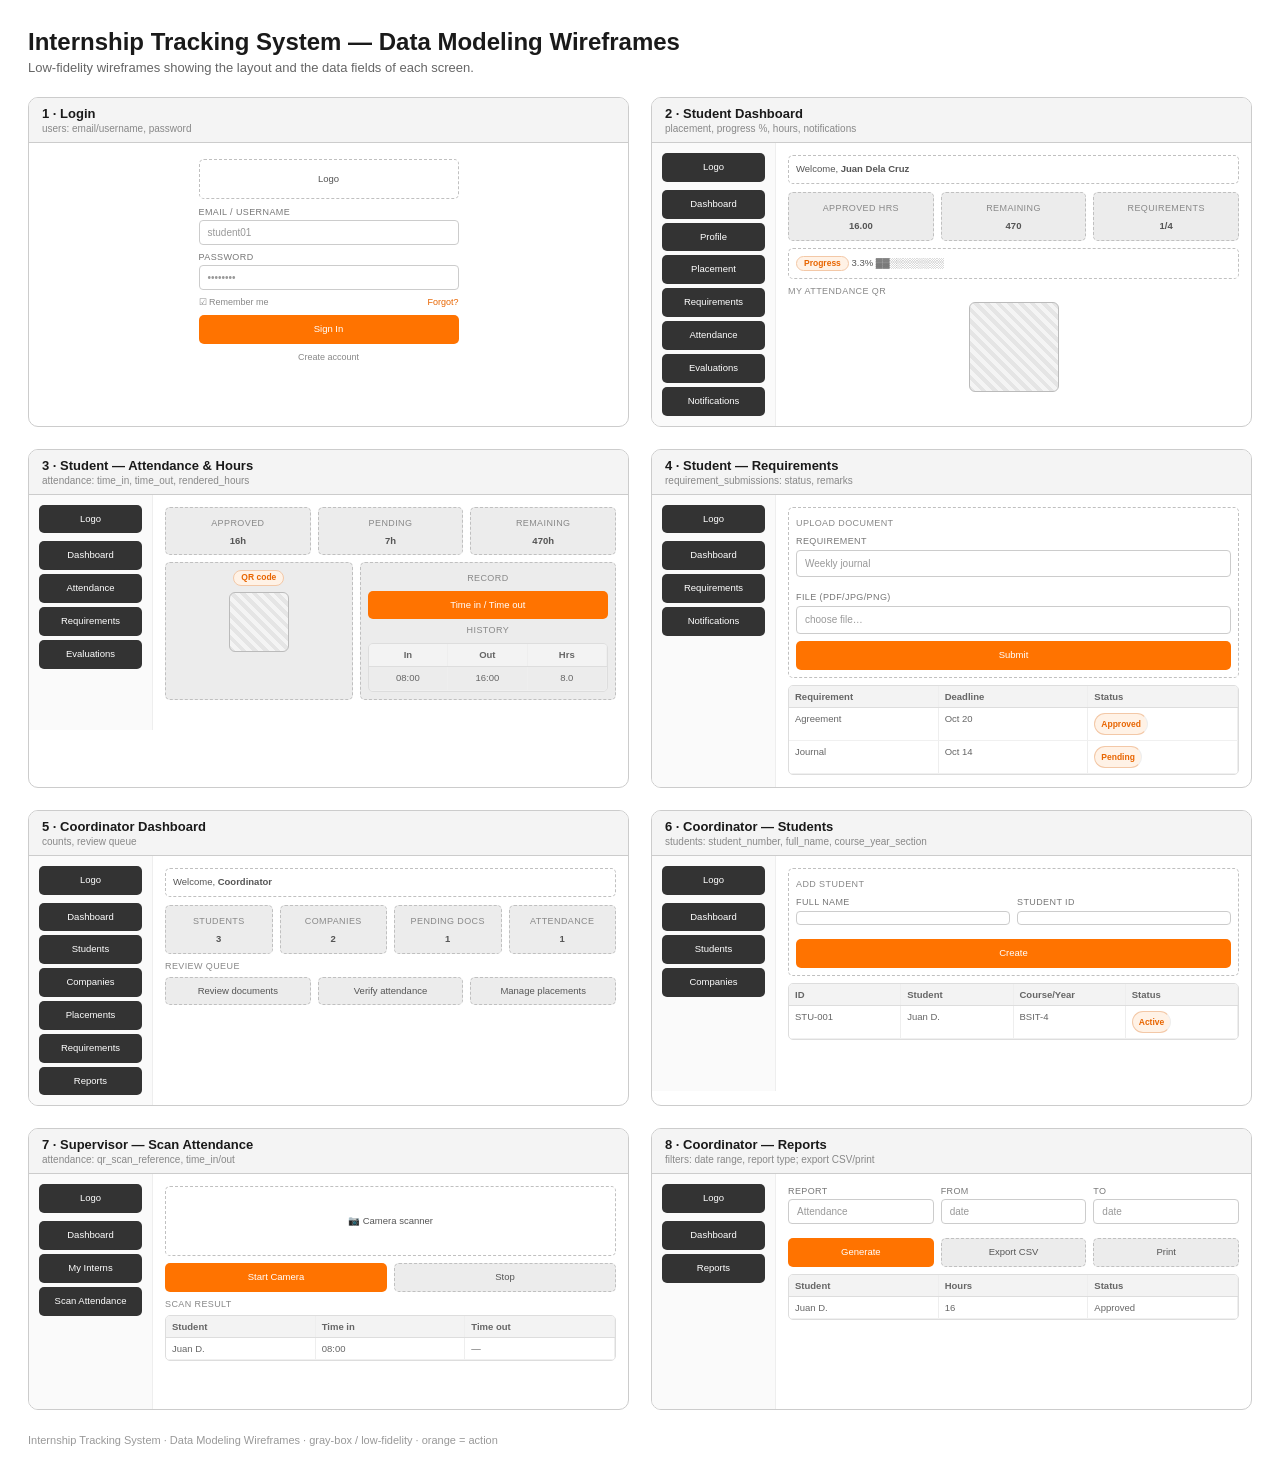
==== docs/wireframes.html @ 9d8dca24 "Update Internship Tracking System" ====
<!doctype html>
<html lang="en">
<head>
<meta charset="utf-8">
<meta name="viewport" content="width=device-width, initial-scale=1">
<title>Internship Tracking System — Wireframes</title>
<style>
  :root { --accent:#ff7300; --ink:#1a1a1a; }
  * { box-sizing: border-box; }
  body { margin: 0; padding: 28px; font-family: Arial, Helvetica, sans-serif; color: var(--ink); background: #fff; }
  h1 { margin: 0 0 4px; font-size: 24px; }
  .sub { color: #666; font-size: 13px; margin: 0 0 22px; }
  .grid { display: grid; grid-template-columns: repeat(2, minmax(0,1fr)); gap: 22px; }
  .wf { border: 1px solid #ccc; border-radius: 10px; overflow: hidden; background: #fff; break-inside: avoid; }
  .wf-cap { background: #f4f4f4; border-bottom: 1px solid #ccc; padding: 8px 13px; font-size: 13px; font-weight: 700; }
  .wf-cap small { display:block; font-weight: 400; color: #888; font-size: 10px; margin-top: 2px; }
  .wf-body { display: flex; min-height: 235px; }
  .wf-side { width: 124px; flex: 0 0 124px; background: #fafafa; border-right: 1px solid #eee; padding: 10px; }
  .wf-main { flex: 1; padding: 12px; min-width: 0; }
  .box { background: #ececec; border: 1px dashed #c0c0c0; border-radius: 5px; padding: 7px; font-size: 9.5px; color: #555; text-align: center; line-height: 1.35; }
  .box.dark { background: #333; color: #fff; border-color: #333; }
  .box.orange { background: #ff7300; color: #fff; border-color: #ff7300; }
  .box.outline { background: #fff; }
  .row { display: flex; gap: 7px; margin-bottom: 7px; }
  .row > * { flex: 1; }
  .field { margin-bottom: 7px; }
  .field label { display:block; font-size: 9px; color: #777; margin-bottom: 3px; text-transform: uppercase; letter-spacing: .4px; }
  .field .input { background: #fff; border: 1px solid #ccc; border-radius: 4px; padding: 6px 8px; font-size: 10px; color: #999; }
  .lbl { font-size: 9px; color: #888; text-transform: uppercase; letter-spacing: .4px; margin: 2px 0 6px; }
  .table { border: 1px solid #ddd; border-radius: 5px; overflow: hidden; font-size: 9.5px; color: #666; }
  .table .th { display: flex; background: #f3f3f3; border-bottom: 1px solid #ddd; font-weight: 700; }
  .table .th span, .table .tr span { flex: 1; padding: 5px 6px; border-right: 1px solid #eee; }
  .table .tr { display: flex; border-bottom: 1px solid #f0f0f0; }
  .qr { width: 90px; height: 90px; margin: 6px auto; border: 1px solid #bbb; border-radius: 6px; background: repeating-linear-gradient(45deg,#e5e5e5,#e5e5e5 4px,#f4f4f4 4px,#f4f4f4 8px); }
  .tag { display:inline-block; background:#fff2e6; color:#e86500; border:1px solid #f3c8a7; border-radius:20px; padding:1px 7px; font-size:8.5px; font-weight:700; }
  footer { margin-top: 24px; color: #999; font-size: 11px; }
  @media (max-width: 820px) { .grid { grid-template-columns: 1fr; } }
</style>
</head>
<body>

<h1>Internship Tracking System — Data Modeling Wireframes</h1>
<p class="sub">Low-fidelity wireframes showing the layout and the data fields of each screen.</p>

<div class="grid">

  <!-- 1 LOGIN -->
  <div class="wf">
    <div class="wf-cap">1 · Login<small>users: email/username, password</small></div>
    <div class="wf-body" style="min-height:235px">
      <div class="wf-main" style="display:flex;align-items:center;justify-content:center">
        <div style="width:260px">
          <div class="box outline" style="height:40px;display:flex;align-items:center;justify-content:center;margin-bottom:8px">Logo</div>
          <div class="field"><label>Email / username</label><div class="input">student01</div></div>
          <div class="field"><label>Password</label><div class="input">••••••••</div></div>
          <div class="row"><div style="text-align:left;font-size:9px;color:#888">☑ Remember me</div><div style="text-align:right;font-size:9px;color:#e86500">Forgot?</div></div>
          <div class="box orange" style="margin-top:8px">Sign In</div>
          <div style="text-align:center;font-size:9px;color:#888;margin-top:8px">Create account</div>
        </div>
      </div>
    </div>
  </div>

  <!-- 2 STUDENT DASHBOARD -->
  <div class="wf">
    <div class="wf-cap">2 · Student Dashboard<small>placement, progress %, hours, notifications</small></div>
    <div class="wf-body">
      <div class="wf-side">
        <div class="box dark" style="margin-bottom:8px">Logo</div>
        <div class="box dark" style="margin-bottom:4px">Dashboard</div>
        <div class="box dark" style="margin-bottom:4px">Profile</div>
        <div class="box dark" style="margin-bottom:4px">Placement</div>
        <div class="box dark" style="margin-bottom:4px">Requirements</div>
        <div class="box dark" style="margin-bottom:4px">Attendance</div>
        <div class="box dark" style="margin-bottom:4px">Evaluations</div>
        <div class="box dark">Notifications</div>
      </div>
      <div class="wf-main">
        <div class="box outline" style="text-align:left;margin-bottom:8px">Welcome, <b>Juan Dela Cruz</b></div>
        <div class="row">
          <div class="box"><div class="lbl" style="color:#888">Approved hrs</div><b>16.00</b></div>
          <div class="box"><div class="lbl">Remaining</div><b>470</b></div>
          <div class="box"><div class="lbl">Requirements</div><b>1/4</b></div>
        </div>
        <div class="box outline" style="text-align:left;margin-bottom:7px"><span class="tag">Progress</span> 3.3% ▓▓░░░░░░░░</div>
        <div class="lbl">My attendance QR</div>
        <div class="qr"></div>
      </div>
    </div>
  </div>

  <!-- 3 STUDENT ATTENDANCE -->
  <div class="wf">
    <div class="wf-cap">3 · Student — Attendance &amp; Hours<small>attendance: time_in, time_out, rendered_hours</small></div>
    <div class="wf-body">
      <div class="wf-side">
        <div class="box dark" style="margin-bottom:8px">Logo</div>
        <div class="box dark" style="margin-bottom:4px">Dashboard</div>
        <div class="box dark" style="margin-bottom:4px">Attendance</div>
        <div class="box dark" style="margin-bottom:4px">Requirements</div>
        <div class="box dark">Evaluations</div>
      </div>
      <div class="wf-main">
        <div class="row">
          <div class="box"><div class="lbl">Approved</div><b>16h</b></div>
          <div class="box"><div class="lbl">Pending</div><b>7h</b></div>
          <div class="box"><div class="lbl">Remaining</div><b>470h</b></div>
        </div>
        <div class="row">
          <div class="box" style="flex:1"><span class="tag">QR code</span><div class="qr" style="width:60px;height:60px"></div></div>
          <div class="box" style="flex:1.4">
            <div class="lbl">Record</div>
            <div class="box orange" style="margin-bottom:5px">Time in / Time out</div>
            <div class="lbl">History</div>
            <div class="table"><div class="th"><span>In</span><span>Out</span><span>Hrs</span></div><div class="tr"><span>08:00</span><span>16:00</span><span>8.0</span></div></div>
          </div>
        </div>
      </div>
    </div>
  </div>

  <!-- 4 STUDENT REQUIREMENTS -->
  <div class="wf">
    <div class="wf-cap">4 · Student — Requirements<small>requirement_submissions: status, remarks</small></div>
    <div class="wf-body">
      <div class="wf-side">
        <div class="box dark" style="margin-bottom:8px">Logo</div>
        <div class="box dark" style="margin-bottom:4px">Dashboard</div>
        <div class="box dark" style="margin-bottom:4px">Requirements</div>
        <div class="box dark">Notifications</div>
      </div>
      <div class="wf-main">
        <div class="box outline" style="text-align:left;margin-bottom:7px">
          <div class="lbl">Upload document</div>
          <div class="row"><div class="field" style="flex:1"><label>Requirement</label><div class="input">Weekly journal</div></div></div>
          <div class="field"><label>File (PDF/JPG/PNG)</label><div class="input">choose file…</div></div>
          <div class="box orange">Submit</div>
        </div>
        <div class="table">
          <div class="th"><span>Requirement</span><span>Deadline</span><span>Status</span></div>
          <div class="tr"><span>Agreement</span><span>Oct 20</span><span><span class="tag">Approved</span></span></div>
          <div class="tr"><span>Journal</span><span>Oct 14</span><span><span class="tag">Pending</span></span></div>
        </div>
      </div>
    </div>
  </div>

  <!-- 5 COORDINATOR DASHBOARD -->
  <div class="wf">
    <div class="wf-cap">5 · Coordinator Dashboard<small>counts, review queue</small></div>
    <div class="wf-body">
      <div class="wf-side">
        <div class="box dark" style="margin-bottom:8px">Logo</div>
        <div class="box dark" style="margin-bottom:4px">Dashboard</div>
        <div class="box dark" style="margin-bottom:4px">Students</div>
        <div class="box dark" style="margin-bottom:4px">Companies</div>
        <div class="box dark" style="margin-bottom:4px">Placements</div>
        <div class="box dark" style="margin-bottom:4px">Requirements</div>
        <div class="box dark">Reports</div>
      </div>
      <div class="wf-main">
        <div class="box outline" style="text-align:left;margin-bottom:8px">Welcome, <b>Coordinator</b></div>
        <div class="row">
          <div class="box"><div class="lbl">Students</div><b>3</b></div>
          <div class="box"><div class="lbl">Companies</div><b>2</b></div>
          <div class="box"><div class="lbl">Pending docs</div><b>1</b></div>
          <div class="box"><div class="lbl">Attendance</div><b>1</b></div>
        </div>
        <div class="lbl">Review queue</div>
        <div class="row"><div class="box">Review documents</div><div class="box">Verify attendance</div><div class="box">Manage placements</div></div>
      </div>
    </div>
  </div>

  <!-- 6 COORDINATOR STUDENTS -->
  <div class="wf">
    <div class="wf-cap">6 · Coordinator — Students<small>students: student_number, full_name, course_year_section</small></div>
    <div class="wf-body">
      <div class="wf-side">
        <div class="box dark" style="margin-bottom:8px">Logo</div>
        <div class="box dark" style="margin-bottom:4px">Dashboard</div>
        <div class="box dark" style="margin-bottom:4px">Students</div>
        <div class="box dark">Companies</div>
      </div>
      <div class="wf-main">
        <div class="box outline" style="text-align:left;margin-bottom:7px">
          <div class="lbl">Add student</div>
          <div class="row"><div class="field" style="flex:1"><label>Full name</label><div class="input"></div></div><div class="field" style="flex:1"><label>Student ID</label><div class="input"></div></div></div>
          <div class="box orange">Create</div>
        </div>
        <div class="table">
          <div class="th"><span>ID</span><span>Student</span><span>Course/Year</span><span>Status</span></div>
          <div class="tr"><span>STU-001</span><span>Juan D.</span><span>BSIT-4</span><span><span class="tag">Active</span></span></div>
        </div>
      </div>
    </div>
  </div>

  <!-- 7 SUPERVISOR SCAN -->
  <div class="wf">
    <div class="wf-cap">7 · Supervisor — Scan Attendance<small>attendance: qr_scan_reference, time_in/out</small></div>
    <div class="wf-body">
      <div class="wf-side">
        <div class="box dark" style="margin-bottom:8px">Logo</div>
        <div class="box dark" style="margin-bottom:4px">Dashboard</div>
        <div class="box dark" style="margin-bottom:4px">My Interns</div>
        <div class="box dark">Scan Attendance</div>
      </div>
      <div class="wf-main">
        <div class="box outline" style="height:70px;display:flex;align-items:center;justify-content:center;margin-bottom:7px">📷 Camera scanner</div>
        <div class="row"><div class="box orange">Start Camera</div><div class="box">Stop</div></div>
        <div class="lbl" style="margin-top:7px">Scan result</div>
        <div class="table">
          <div class="th"><span>Student</span><span>Time in</span><span>Time out</span></div>
          <div class="tr"><span>Juan D.</span><span>08:00</span><span>—</span></div>
        </div>
      </div>
    </div>
  </div>

  <!-- 8 REPORTS -->
  <div class="wf">
    <div class="wf-cap">8 · Coordinator — Reports<small>filters: date range, report type; export CSV/print</small></div>
    <div class="wf-body">
      <div class="wf-side">
        <div class="box dark" style="margin-bottom:8px">Logo</div>
        <div class="box dark" style="margin-bottom:4px">Dashboard</div>
        <div class="box dark">Reports</div>
      </div>
      <div class="wf-main">
        <div class="row">
          <div class="field" style="flex:1"><label>Report</label><div class="input">Attendance</div></div>
          <div class="field" style="flex:1"><label>From</label><div class="input">date</div></div>
          <div class="field" style="flex:1"><label>To</label><div class="input">date</div></div>
        </div>
        <div class="row"><div class="box orange">Generate</div><div class="box">Export CSV</div><div class="box">Print</div></div>
        <div class="table" style="margin-top:7px">
          <div class="th"><span>Student</span><span>Hours</span><span>Status</span></div>
          <div class="tr"><span>Juan D.</span><span>16</span><span>Approved</span></div>
        </div>
      </div>
    </div>
  </div>

</div>

<footer>Internship Tracking System · Data Modeling Wireframes · gray-box / low-fidelity · orange = action</footer>
</body>
</html>
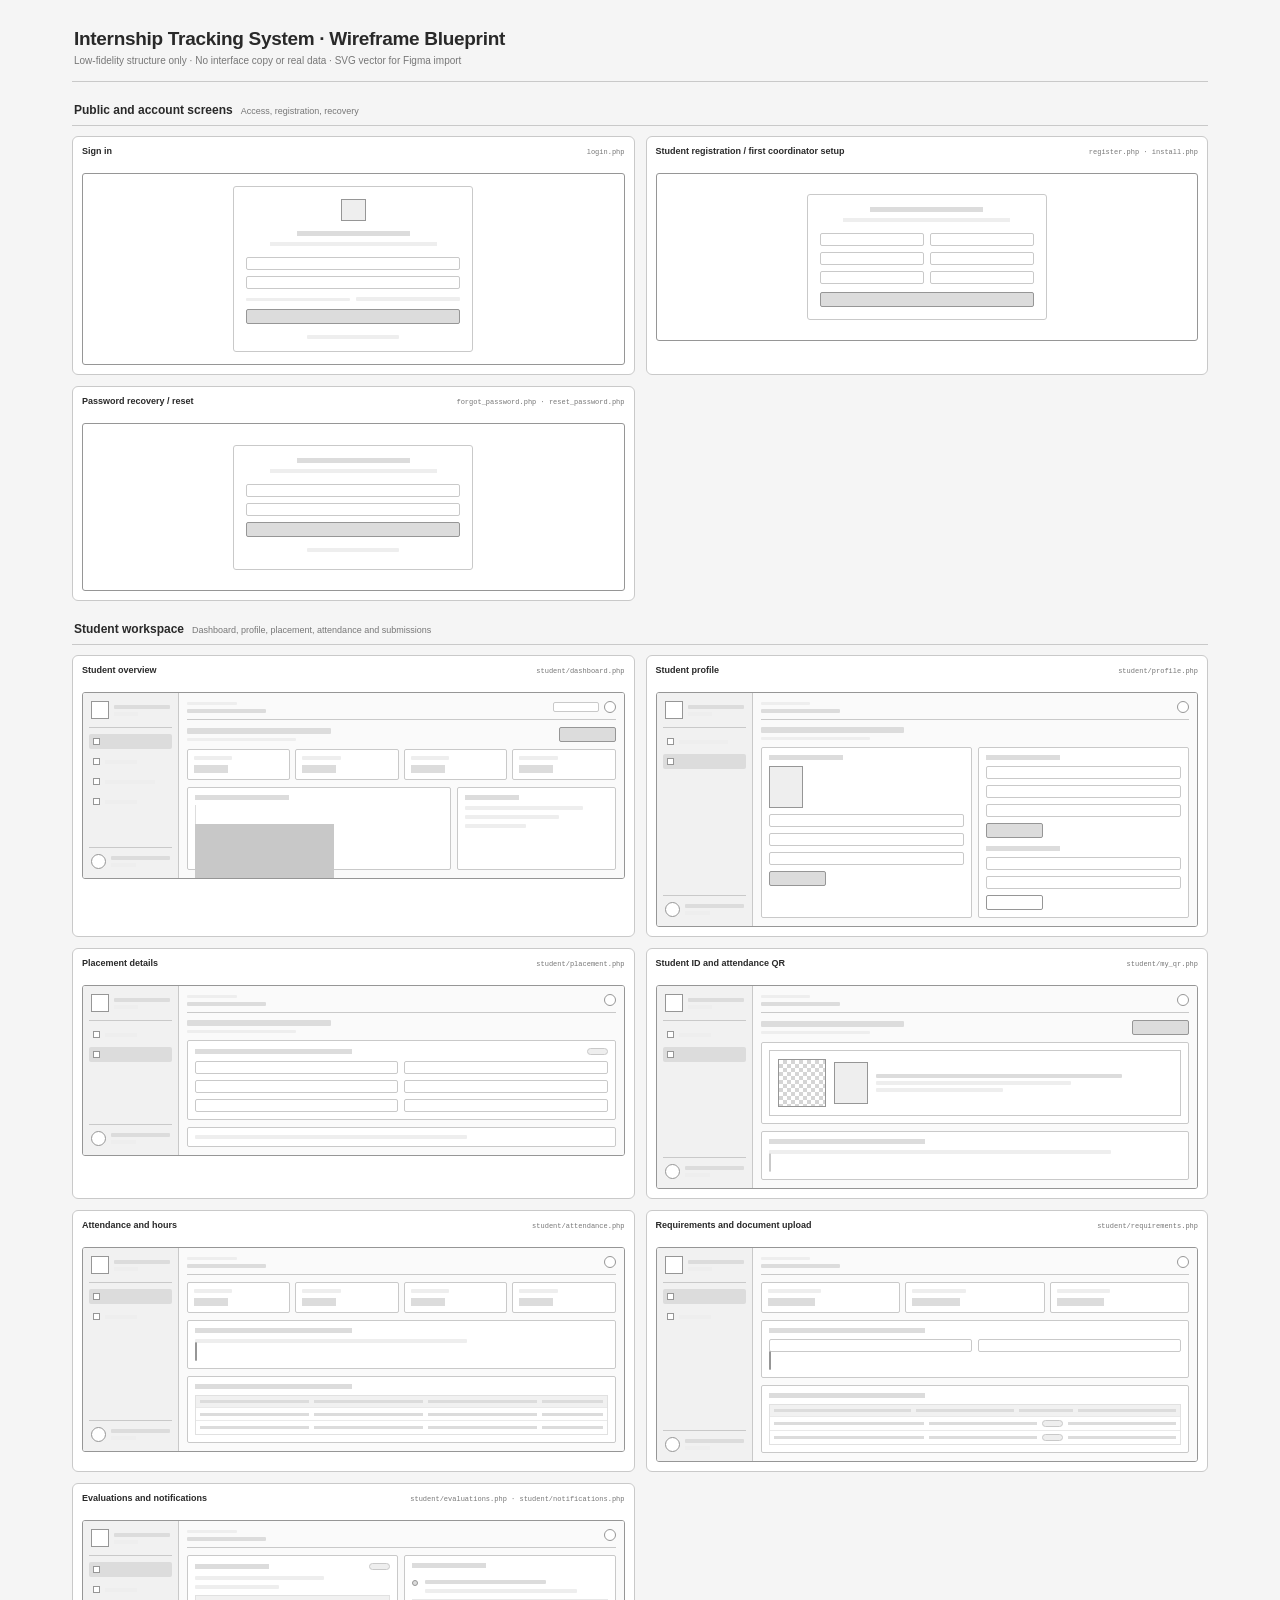
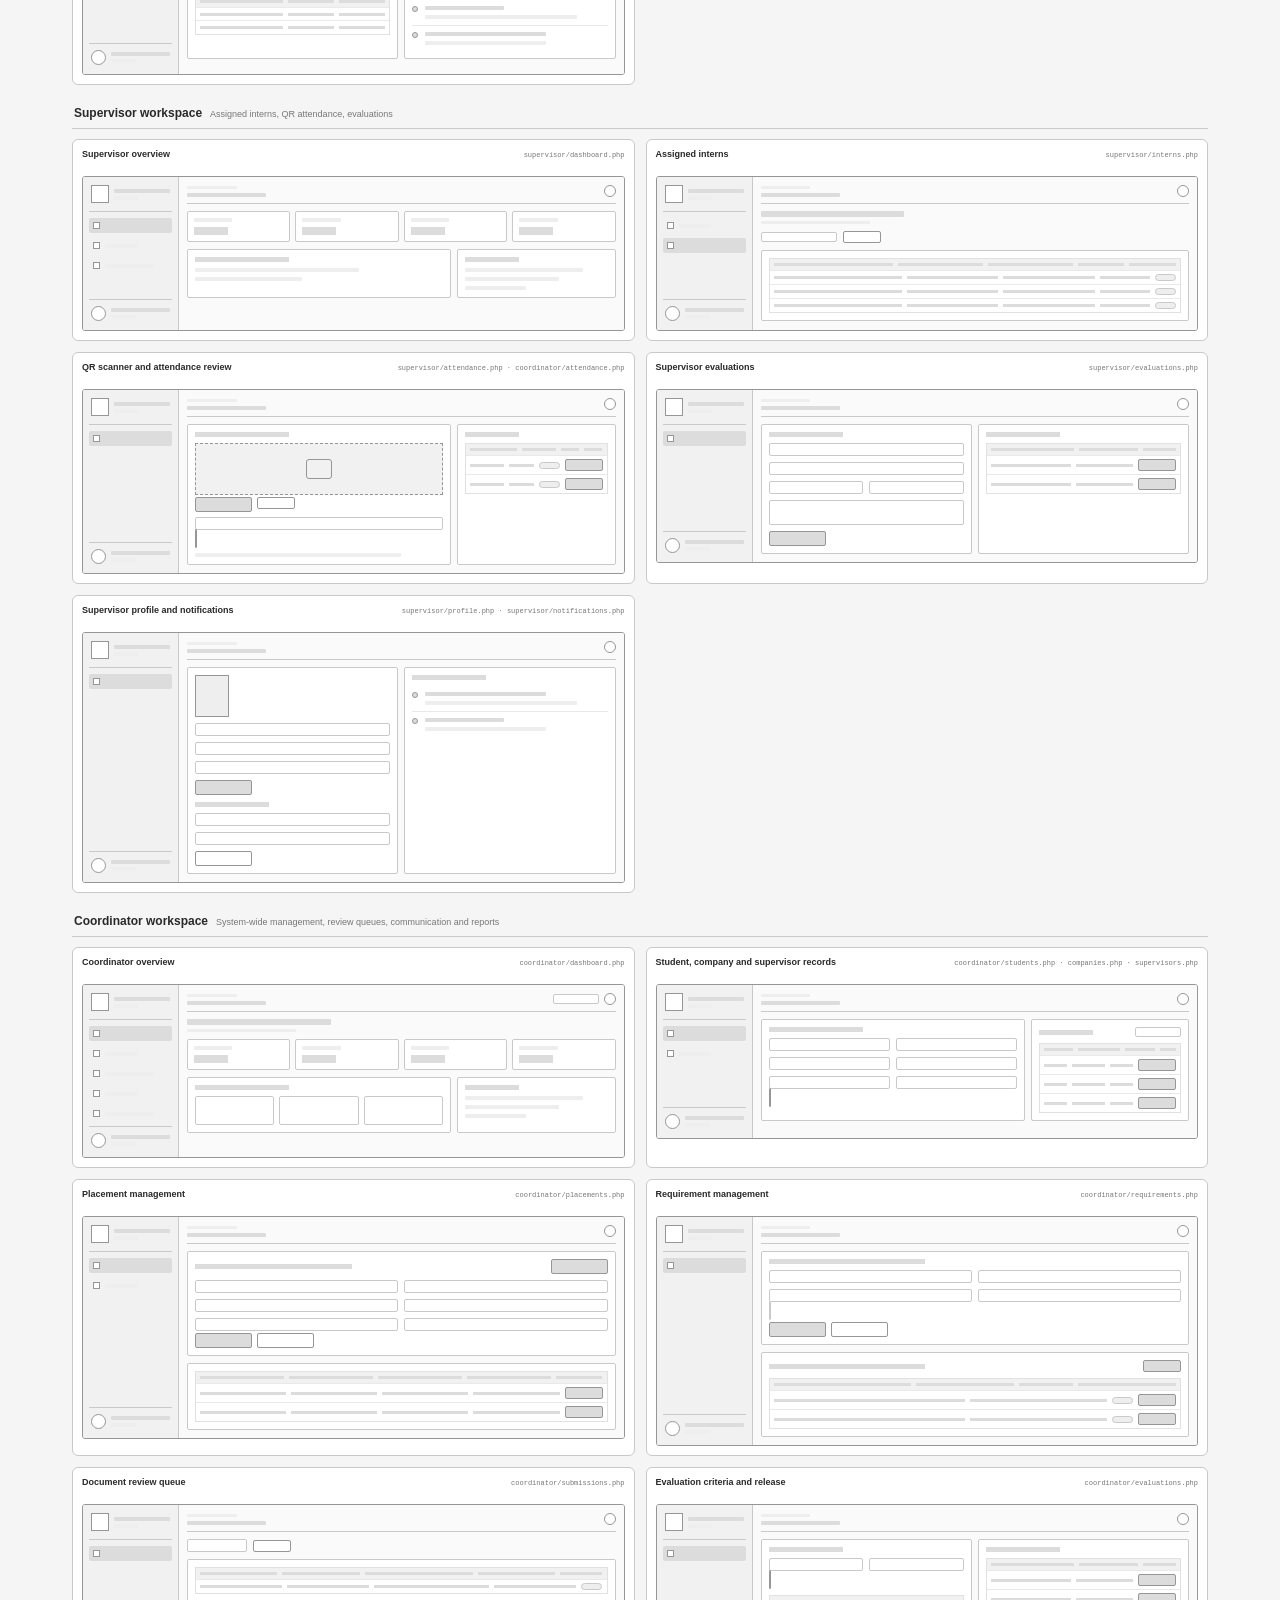
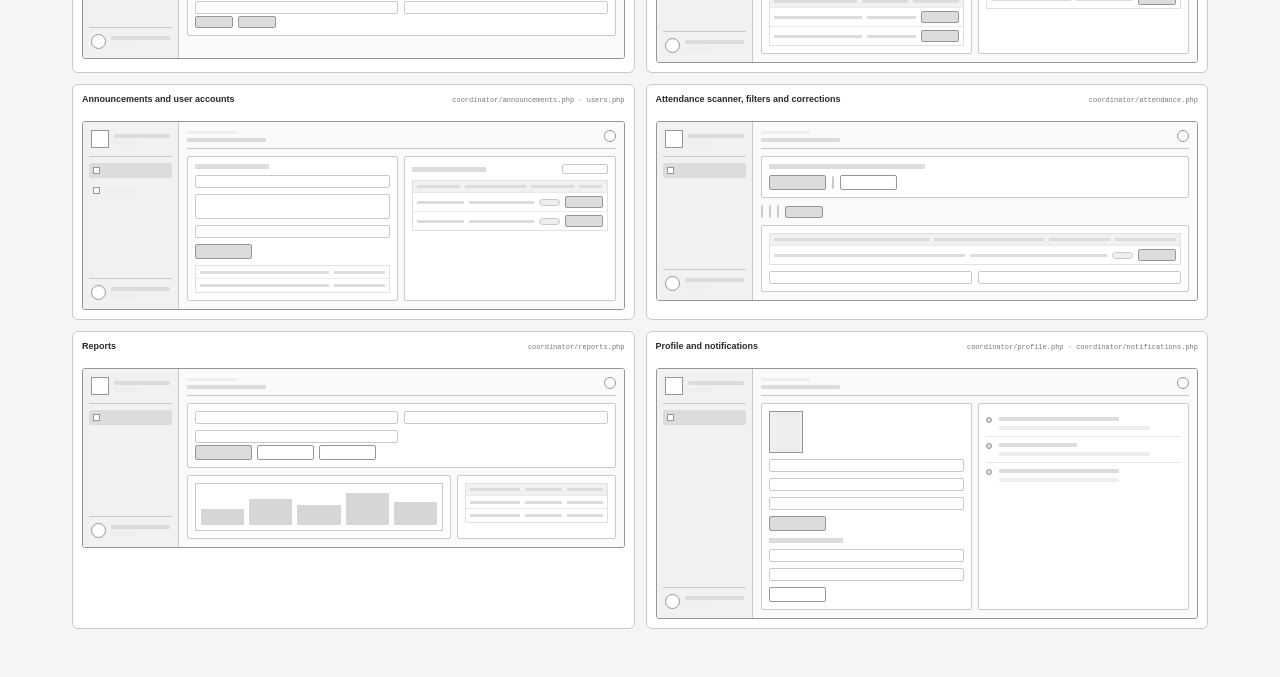
==== commit 0be03792: "Update Internship Tracking System" ====
--- a/docs/wireframes.html
+++ b/docs/wireframes.html
@@ -1,249 +1,280 @@
 <!doctype html>
 <html lang="en">
 <head>
-<meta charset="utf-8">
-<meta name="viewport" content="width=device-width, initial-scale=1">
-<title>Internship Tracking System — Wireframes</title>
-<style>
-  :root { --accent:#ff7300; --ink:#1a1a1a; }
-  * { box-sizing: border-box; }
-  body { margin: 0; padding: 28px; font-family: Arial, Helvetica, sans-serif; color: var(--ink); background: #fff; }
-  h1 { margin: 0 0 4px; font-size: 24px; }
-  .sub { color: #666; font-size: 13px; margin: 0 0 22px; }
-  .grid { display: grid; grid-template-columns: repeat(2, minmax(0,1fr)); gap: 22px; }
-  .wf { border: 1px solid #ccc; border-radius: 10px; overflow: hidden; background: #fff; break-inside: avoid; }
-  .wf-cap { background: #f4f4f4; border-bottom: 1px solid #ccc; padding: 8px 13px; font-size: 13px; font-weight: 700; }
-  .wf-cap small { display:block; font-weight: 400; color: #888; font-size: 10px; margin-top: 2px; }
-  .wf-body { display: flex; min-height: 235px; }
-  .wf-side { width: 124px; flex: 0 0 124px; background: #fafafa; border-right: 1px solid #eee; padding: 10px; }
-  .wf-main { flex: 1; padding: 12px; min-width: 0; }
-  .box { background: #ececec; border: 1px dashed #c0c0c0; border-radius: 5px; padding: 7px; font-size: 9.5px; color: #555; text-align: center; line-height: 1.35; }
-  .box.dark { background: #333; color: #fff; border-color: #333; }
-  .box.orange { background: #ff7300; color: #fff; border-color: #ff7300; }
-  .box.outline { background: #fff; }
-  .row { display: flex; gap: 7px; margin-bottom: 7px; }
-  .row > * { flex: 1; }
-  .field { margin-bottom: 7px; }
-  .field label { display:block; font-size: 9px; color: #777; margin-bottom: 3px; text-transform: uppercase; letter-spacing: .4px; }
-  .field .input { background: #fff; border: 1px solid #ccc; border-radius: 4px; padding: 6px 8px; font-size: 10px; color: #999; }
-  .lbl { font-size: 9px; color: #888; text-transform: uppercase; letter-spacing: .4px; margin: 2px 0 6px; }
-  .table { border: 1px solid #ddd; border-radius: 5px; overflow: hidden; font-size: 9.5px; color: #666; }
-  .table .th { display: flex; background: #f3f3f3; border-bottom: 1px solid #ddd; font-weight: 700; }
-  .table .th span, .table .tr span { flex: 1; padding: 5px 6px; border-right: 1px solid #eee; }
-  .table .tr { display: flex; border-bottom: 1px solid #f0f0f0; }
-  .qr { width: 90px; height: 90px; margin: 6px auto; border: 1px solid #bbb; border-radius: 6px; background: repeating-linear-gradient(45deg,#e5e5e5,#e5e5e5 4px,#f4f4f4 4px,#f4f4f4 8px); }
-  .tag { display:inline-block; background:#fff2e6; color:#e86500; border:1px solid #f3c8a7; border-radius:20px; padding:1px 7px; font-size:8.5px; font-weight:700; }
-  footer { margin-top: 24px; color: #999; font-size: 11px; }
-  @media (max-width: 820px) { .grid { grid-template-columns: 1fr; } }
-</style>
+  <meta charset="utf-8">
+  <meta name="viewport" content="width=device-width, initial-scale=1">
+  <meta name="description" content="Simple low-fidelity blueprint wireframes based on the Internship Tracking System.">
+  <title>Internship Tracking System · Wireframe Blueprint</title>
+  <style>
+    :root {
+      --ink: #292929;
+      --line: #c9c9c9;
+      --line-strong: #969696;
+      --fill: #eeeeee;
+      --fill-dark: #dcdcdc;
+      --paper: #fff;
+      --board: #f5f5f5;
+      font-family: Arial, Helvetica, sans-serif;
+      color: var(--ink);
+      background: var(--board);
+      font-synthesis: none;
+    }
+
+    * { box-sizing: border-box; }
+    body { margin: 0; }
+    .sheet { width: min(1180px, 100%); margin: 0 auto; padding: 28px 22px 48px; }
+    .sheet-head { padding: 0 2px 15px; border-bottom: 1px solid var(--line); }
+    .sheet-head h1 { margin: 0; font-size: 19px; font-weight: 700; letter-spacing: -.3px; }
+    .sheet-head p { margin: 5px 0 0; color: #777; font-size: 10px; }
+    .group { margin-top: 21px; }
+    .group-title { display: flex; align-items: baseline; gap: 8px; padding: 0 2px 8px; border-bottom: 1px solid var(--line); }
+    .group-title h2 { margin: 0; font-size: 12px; }
+    .group-title span { color: #777; font-size: 9px; }
+    .grid { display: grid; grid-template-columns: repeat(2, minmax(0, 1fr)); gap: 11px; margin-top: 10px; }
+    .wire-card { min-width: 0; padding: 9px; border: 1px solid var(--line); border-radius: 6px; background: var(--paper); break-inside: avoid; }
+    .wire-caption { display: flex; justify-content: space-between; gap: 8px; align-items: baseline; min-height: 20px; margin-bottom: 7px; }
+    .wire-caption strong { font-size: 9px; }
+    .wire-caption code { color: #777; font-family: Consolas, monospace; font-size: 7px; text-align: right; overflow-wrap: anywhere; }
+    .screen { display: flex; min-height: 155px; overflow: hidden; border: 1px solid var(--line-strong); border-radius: 3px; background: #fff; }
+    .screen.auth { min-height: 168px; align-items: center; justify-content: center; padding: 12px; }
+    .auth-card { width: min(240px, 100%); padding: 12px; border: 1px solid var(--line); border-radius: 3px; }
+    .brand-mark { width: 25px; height: 22px; margin: 0 auto 10px; border: 1px solid var(--line-strong); background: var(--fill); }
+    .auth-line { width: 53%; height: 5px; margin: 0 auto 6px; background: var(--fill-dark); }
+    .auth-line.wide { width: 78%; height: 4px; margin-bottom: 11px; background: var(--fill); }
+    .sidebar { display: flex; width: 96px; flex: 0 0 96px; flex-direction: column; gap: 5px; padding: 8px 6px; border-right: 1px solid var(--line); background: #f1f1f1; }
+    .brand-row { display: flex; align-items: center; gap: 5px; padding: 0 2px 8px; margin-bottom: 1px; border-bottom: 1px solid var(--line); }
+    .brand-square { width: 18px; height: 18px; flex: 0 0 18px; border: 1px solid var(--line-strong); background: #fff; }
+    .brand-text { display: grid; flex: 1; gap: 3px; }
+    .nav-item { display: flex; align-items: center; gap: 5px; min-height: 15px; padding: 3px 4px; border-radius: 2px; }
+    .nav-item.current { background: var(--fill-dark); }
+    .nav-icon { width: 7px; height: 7px; flex: 0 0 7px; border: 1px solid var(--line-strong); background: #fff; }
+    .nav-label { width: 58%; }
+    .nav-label.long { width: 78%; }
+    .sidebar-bottom { display: flex; align-items: center; gap: 5px; padding: 6px 2px 1px; margin-top: auto; border-top: 1px solid var(--line); }
+    .avatar { width: 15px; height: 15px; flex: 0 0 15px; border: 1px solid var(--line-strong); border-radius: 50%; background: #fff; }
+    .profile-lines { display: grid; flex: 1; gap: 3px; }
+    .main { display: flex; flex: 1; flex-direction: column; gap: 7px; min-width: 0; padding: 8px; background: #fafafa; }
+    .topbar { display: flex; min-height: 14px; align-items: center; justify-content: space-between; gap: 8px; padding-bottom: 6px; border-bottom: 1px solid var(--line); }
+    .top-left { display: grid; width: 43%; gap: 4px; }
+    .top-right { display: flex; align-items: center; gap: 5px; }
+    .search-box { width: 46px; height: 10px; border: 1px solid var(--line); border-radius: 2px; background: #fff; }
+    .circle { width: 12px; height: 12px; border: 1px solid var(--line-strong); border-radius: 50%; background: #fff; }
+    .heading-row { display: flex; align-items: center; justify-content: space-between; gap: 7px; }
+    .heading-lines { display: grid; width: 48%; gap: 4px; }
+    .button-placeholder { width: 57px; height: 15px; border: 1px solid var(--line-strong); border-radius: 2px; background: var(--fill-dark); }
+    .button-placeholder.small { width: 38px; height: 12px; }
+    .button-placeholder.outline { background: #fff; }
+    .line { display: block; width: 100%; height: 4px; border-radius: 1px; background: var(--fill-dark); }
+    .line.light { background: var(--fill); }
+    .line.xs { width: 27%; height: 3px; }
+    .line.sm { width: 43%; }
+    .line.md { width: 66%; }
+    .line.lg { width: 83%; }
+    .line.title { width: 70%; height: 6px; }
+    .line.subtitle { width: 53%; height: 3px; }
+    .cards { display: grid; grid-template-columns: repeat(4, minmax(0, 1fr)); gap: 5px; }
+    .cards.three { grid-template-columns: repeat(3, minmax(0, 1fr)); }
+    .cards.two { grid-template-columns: repeat(2, minmax(0, 1fr)); }
+    .stat { display: grid; gap: 5px; min-height: 29px; padding: 6px; border: 1px solid var(--line); border-radius: 2px; background: #fff; }
+    .stat-value { width: 38%; height: 8px; background: var(--fill-dark); }
+    .panel { min-width: 0; padding: 7px; border: 1px solid var(--line); border-radius: 2px; background: #fff; }
+    .panel-head { display: flex; align-items: center; justify-content: space-between; gap: 6px; margin-bottom: 6px; }
+    .panel-title { width: 38%; height: 5px; background: var(--fill-dark); }
+    .rows { display: grid; gap: 5px; }
+    .row { display: flex; align-items: center; gap: 6px; min-height: 8px; }
+    .row .line { flex: 1; }
+    .table { display: grid; gap: 0; border: 1px solid #e1e1e1; }
+    .table-row { display: flex; align-items: center; gap: 5px; min-height: 13px; padding: 3px 4px; border-bottom: 1px solid #e9e9e9; }
+    .table-row:last-child { border-bottom: 0; }
+    .table-row.head { min-height: 12px; background: #f1f1f1; }
+    .cell { flex: 1; height: 3px; background: var(--fill-dark); }
+    .cell.short { flex: .55; }
+    .cell.long { flex: 1.4; }
+    .tag-placeholder { width: 21px; height: 7px; border: 1px solid var(--line); border-radius: 6px; background: var(--fill); }
+    .columns { display: grid; grid-template-columns: 1.25fr .75fr; gap: 6px; min-width: 0; }
+    .columns.equal { grid-template-columns: 1fr 1fr; }
+    .form { display: grid; gap: 6px; }
+    .field { display: grid; gap: 3px; }
+    .input { height: 13px; border: 1px solid var(--line); border-radius: 2px; background: #fff; }
+    .input.large { height: 25px; }
+    .form-grid { display: grid; grid-template-columns: 1fr 1fr; gap: 6px; }
+    .form-actions { display: flex; gap: 5px; margin-top: 2px; }
+    .progress { height: 5px; overflow: hidden; border: 1px solid #ddd; border-radius: 6px; background: #f3f3f3; }
+    .progress span { display: block; width: 56%; height: 100%; background: #c8c8c8; }
+    .qr-area { display: flex; align-items: center; gap: 9px; }
+    .qr { width: 48px; height: 48px; flex: 0 0 48px; border: 1px solid var(--line-strong); background: repeating-conic-gradient(#d5d5d5 0 25%, #fff 0 50%) 0 0 / 8px 8px; }
+    .id-card { display: flex; align-items: center; gap: 8px; padding: 8px; border: 1px solid var(--line); background: #fff; }
+    .id-photo { width: 34px; height: 42px; border: 1px solid var(--line-strong); background: var(--fill); }
+    .camera { display: grid; min-height: 52px; place-items: center; border: 1px dashed var(--line-strong); background: #f1f1f1; }
+    .camera::after { width: 24px; height: 18px; border: 1px solid var(--line-strong); border-radius: 3px; content: ""; }
+    .chart { display: flex; height: 48px; align-items: flex-end; gap: 5px; padding: 5px; border: 1px solid var(--line); background: #fff; }
+    .bar { flex: 1; height: 45%; background: #d6d6d6; }
+    .bar:nth-child(2) { height: 73%; }
+    .bar:nth-child(3) { height: 56%; }
+    .bar:nth-child(4) { height: 88%; }
+    .bar:nth-child(5) { height: 64%; }
+    .notify { display: grid; grid-template-columns: 7px 1fr; gap: 6px; padding: 6px 0; border-bottom: 1px solid #e8e8e8; }
+    .notify:last-child { border-bottom: 0; }
+    .dot { width: 6px; height: 6px; border: 1px solid var(--line-strong); border-radius: 50%; background: var(--fill-dark); }
+    .blank { min-height: 30px; border: 1px dashed var(--line); background: #fcfcfc; }
+    .footer-lines { display: flex; align-items: center; justify-content: space-between; gap: 8px; padding-top: 5px; }
+    .wide-page { min-width: 0; }
+
+    @media (max-width: 720px) {
+      .sheet { padding: 18px 11px 32px; }
+      .grid { grid-template-columns: 1fr; }
+      .wire-card { padding: 8px; }
+      .screen { min-height: 148px; }
+      .sidebar { width: 84px; flex-basis: 84px; }
+    }
+    @media print {
+      :root { background: #fff; }
+      .sheet { width: 100%; padding: 0; }
+      .grid { grid-template-columns: repeat(2, minmax(0, 1fr)); }
+      .wire-card { break-inside: avoid; }
+      .group { break-before: auto; }
+    }
+  </style>
 </head>
 <body>
-
-<h1>Internship Tracking System — Data Modeling Wireframes</h1>
-<p class="sub">Low-fidelity wireframes showing the layout and the data fields of each screen.</p>
-
-<div class="grid">
-
-  <!-- 1 LOGIN -->
-  <div class="wf">
-    <div class="wf-cap">1 · Login<small>users: email/username, password</small></div>
-    <div class="wf-body" style="min-height:235px">
-      <div class="wf-main" style="display:flex;align-items:center;justify-content:center">
-        <div style="width:260px">
-          <div class="box outline" style="height:40px;display:flex;align-items:center;justify-content:center;margin-bottom:8px">Logo</div>
-          <div class="field"><label>Email / username</label><div class="input">student01</div></div>
-          <div class="field"><label>Password</label><div class="input">••••••••</div></div>
-          <div class="row"><div style="text-align:left;font-size:9px;color:#888">☑ Remember me</div><div style="text-align:right;font-size:9px;color:#e86500">Forgot?</div></div>
-          <div class="box orange" style="margin-top:8px">Sign In</div>
-          <div style="text-align:center;font-size:9px;color:#888;margin-top:8px">Create account</div>
-        </div>
-      </div>
-    </div>
-  </div>
-
-  <!-- 2 STUDENT DASHBOARD -->
-  <div class="wf">
-    <div class="wf-cap">2 · Student Dashboard<small>placement, progress %, hours, notifications</small></div>
-    <div class="wf-body">
-      <div class="wf-side">
-        <div class="box dark" style="margin-bottom:8px">Logo</div>
-        <div class="box dark" style="margin-bottom:4px">Dashboard</div>
-        <div class="box dark" style="margin-bottom:4px">Profile</div>
-        <div class="box dark" style="margin-bottom:4px">Placement</div>
-        <div class="box dark" style="margin-bottom:4px">Requirements</div>
-        <div class="box dark" style="margin-bottom:4px">Attendance</div>
-        <div class="box dark" style="margin-bottom:4px">Evaluations</div>
-        <div class="box dark">Notifications</div>
-      </div>
-      <div class="wf-main">
-        <div class="box outline" style="text-align:left;margin-bottom:8px">Welcome, <b>Juan Dela Cruz</b></div>
-        <div class="row">
-          <div class="box"><div class="lbl" style="color:#888">Approved hrs</div><b>16.00</b></div>
-          <div class="box"><div class="lbl">Remaining</div><b>470</b></div>
-          <div class="box"><div class="lbl">Requirements</div><b>1/4</b></div>
-        </div>
-        <div class="box outline" style="text-align:left;margin-bottom:7px"><span class="tag">Progress</span> 3.3% ▓▓░░░░░░░░</div>
-        <div class="lbl">My attendance QR</div>
-        <div class="qr"></div>
-      </div>
-    </div>
-  </div>
-
-  <!-- 3 STUDENT ATTENDANCE -->
-  <div class="wf">
-    <div class="wf-cap">3 · Student — Attendance &amp; Hours<small>attendance: time_in, time_out, rendered_hours</small></div>
-    <div class="wf-body">
-      <div class="wf-side">
-        <div class="box dark" style="margin-bottom:8px">Logo</div>
-        <div class="box dark" style="margin-bottom:4px">Dashboard</div>
-        <div class="box dark" style="margin-bottom:4px">Attendance</div>
-        <div class="box dark" style="margin-bottom:4px">Requirements</div>
-        <div class="box dark">Evaluations</div>
-      </div>
-      <div class="wf-main">
-        <div class="row">
-          <div class="box"><div class="lbl">Approved</div><b>16h</b></div>
-          <div class="box"><div class="lbl">Pending</div><b>7h</b></div>
-          <div class="box"><div class="lbl">Remaining</div><b>470h</b></div>
-        </div>
-        <div class="row">
-          <div class="box" style="flex:1"><span class="tag">QR code</span><div class="qr" style="width:60px;height:60px"></div></div>
-          <div class="box" style="flex:1.4">
-            <div class="lbl">Record</div>
-            <div class="box orange" style="margin-bottom:5px">Time in / Time out</div>
-            <div class="lbl">History</div>
-            <div class="table"><div class="th"><span>In</span><span>Out</span><span>Hrs</span></div><div class="tr"><span>08:00</span><span>16:00</span><span>8.0</span></div></div>
+  <main class="sheet">
+    <header class="sheet-head">
+      <h1>Internship Tracking System · Wireframe Blueprint</h1>
+      <p>Low-fidelity structure only · No interface copy or real data · SVG vector for Figma import</p>
+    </header>
+
+    <section class="group" aria-labelledby="public-title">
+      <div class="group-title"><h2 id="public-title">Public and account screens</h2><span>Access, registration, recovery</span></div>
+      <div class="grid">
+        <article class="wire-card">
+          <div class="wire-caption"><strong>Sign in</strong><code>login.php</code></div>
+          <div class="screen auth">
+            <div class="auth-card">
+              <div class="brand-mark"></div><div class="auth-line"></div><div class="auth-line wide"></div>
+              <div class="form"><div class="input"></div><div class="input"></div><div class="row"><i class="line xs light"></i><i class="line sm light"></i></div><div class="button-placeholder" style="width:100%"></div><div class="line sm light" style="margin:5px auto 0"></div></div>
+            </div>
           </div>
-        </div>
-      </div>
-    </div>
-  </div>
-
-  <!-- 4 STUDENT REQUIREMENTS -->
-  <div class="wf">
-    <div class="wf-cap">4 · Student — Requirements<small>requirement_submissions: status, remarks</small></div>
-    <div class="wf-body">
-      <div class="wf-side">
-        <div class="box dark" style="margin-bottom:8px">Logo</div>
-        <div class="box dark" style="margin-bottom:4px">Dashboard</div>
-        <div class="box dark" style="margin-bottom:4px">Requirements</div>
-        <div class="box dark">Notifications</div>
-      </div>
-      <div class="wf-main">
-        <div class="box outline" style="text-align:left;margin-bottom:7px">
-          <div class="lbl">Upload document</div>
-          <div class="row"><div class="field" style="flex:1"><label>Requirement</label><div class="input">Weekly journal</div></div></div>
-          <div class="field"><label>File (PDF/JPG/PNG)</label><div class="input">choose file…</div></div>
-          <div class="box orange">Submit</div>
-        </div>
-        <div class="table">
-          <div class="th"><span>Requirement</span><span>Deadline</span><span>Status</span></div>
-          <div class="tr"><span>Agreement</span><span>Oct 20</span><span><span class="tag">Approved</span></span></div>
-          <div class="tr"><span>Journal</span><span>Oct 14</span><span><span class="tag">Pending</span></span></div>
-        </div>
-      </div>
-    </div>
-  </div>
-
-  <!-- 5 COORDINATOR DASHBOARD -->
-  <div class="wf">
-    <div class="wf-cap">5 · Coordinator Dashboard<small>counts, review queue</small></div>
-    <div class="wf-body">
-      <div class="wf-side">
-        <div class="box dark" style="margin-bottom:8px">Logo</div>
-        <div class="box dark" style="margin-bottom:4px">Dashboard</div>
-        <div class="box dark" style="margin-bottom:4px">Students</div>
-        <div class="box dark" style="margin-bottom:4px">Companies</div>
-        <div class="box dark" style="margin-bottom:4px">Placements</div>
-        <div class="box dark" style="margin-bottom:4px">Requirements</div>
-        <div class="box dark">Reports</div>
-      </div>
-      <div class="wf-main">
-        <div class="box outline" style="text-align:left;margin-bottom:8px">Welcome, <b>Coordinator</b></div>
-        <div class="row">
-          <div class="box"><div class="lbl">Students</div><b>3</b></div>
-          <div class="box"><div class="lbl">Companies</div><b>2</b></div>
-          <div class="box"><div class="lbl">Pending docs</div><b>1</b></div>
-          <div class="box"><div class="lbl">Attendance</div><b>1</b></div>
-        </div>
-        <div class="lbl">Review queue</div>
-        <div class="row"><div class="box">Review documents</div><div class="box">Verify attendance</div><div class="box">Manage placements</div></div>
-      </div>
-    </div>
-  </div>
-
-  <!-- 6 COORDINATOR STUDENTS -->
-  <div class="wf">
-    <div class="wf-cap">6 · Coordinator — Students<small>students: student_number, full_name, course_year_section</small></div>
-    <div class="wf-body">
-      <div class="wf-side">
-        <div class="box dark" style="margin-bottom:8px">Logo</div>
-        <div class="box dark" style="margin-bottom:4px">Dashboard</div>
-        <div class="box dark" style="margin-bottom:4px">Students</div>
-        <div class="box dark">Companies</div>
-      </div>
-      <div class="wf-main">
-        <div class="box outline" style="text-align:left;margin-bottom:7px">
-          <div class="lbl">Add student</div>
-          <div class="row"><div class="field" style="flex:1"><label>Full name</label><div class="input"></div></div><div class="field" style="flex:1"><label>Student ID</label><div class="input"></div></div></div>
-          <div class="box orange">Create</div>
-        </div>
-        <div class="table">
-          <div class="th"><span>ID</span><span>Student</span><span>Course/Year</span><span>Status</span></div>
-          <div class="tr"><span>STU-001</span><span>Juan D.</span><span>BSIT-4</span><span><span class="tag">Active</span></span></div>
-        </div>
-      </div>
-    </div>
-  </div>
-
-  <!-- 7 SUPERVISOR SCAN -->
-  <div class="wf">
-    <div class="wf-cap">7 · Supervisor — Scan Attendance<small>attendance: qr_scan_reference, time_in/out</small></div>
-    <div class="wf-body">
-      <div class="wf-side">
-        <div class="box dark" style="margin-bottom:8px">Logo</div>
-        <div class="box dark" style="margin-bottom:4px">Dashboard</div>
-        <div class="box dark" style="margin-bottom:4px">My Interns</div>
-        <div class="box dark">Scan Attendance</div>
-      </div>
-      <div class="wf-main">
-        <div class="box outline" style="height:70px;display:flex;align-items:center;justify-content:center;margin-bottom:7px">📷 Camera scanner</div>
-        <div class="row"><div class="box orange">Start Camera</div><div class="box">Stop</div></div>
-        <div class="lbl" style="margin-top:7px">Scan result</div>
-        <div class="table">
-          <div class="th"><span>Student</span><span>Time in</span><span>Time out</span></div>
-          <div class="tr"><span>Juan D.</span><span>08:00</span><span>—</span></div>
-        </div>
-      </div>
-    </div>
-  </div>
-
-  <!-- 8 REPORTS -->
-  <div class="wf">
-    <div class="wf-cap">8 · Coordinator — Reports<small>filters: date range, report type; export CSV/print</small></div>
-    <div class="wf-body">
-      <div class="wf-side">
-        <div class="box dark" style="margin-bottom:8px">Logo</div>
-        <div class="box dark" style="margin-bottom:4px">Dashboard</div>
-        <div class="box dark">Reports</div>
-      </div>
-      <div class="wf-main">
-        <div class="row">
-          <div class="field" style="flex:1"><label>Report</label><div class="input">Attendance</div></div>
-          <div class="field" style="flex:1"><label>From</label><div class="input">date</div></div>
-          <div class="field" style="flex:1"><label>To</label><div class="input">date</div></div>
-        </div>
-        <div class="row"><div class="box orange">Generate</div><div class="box">Export CSV</div><div class="box">Print</div></div>
-        <div class="table" style="margin-top:7px">
-          <div class="th"><span>Student</span><span>Hours</span><span>Status</span></div>
-          <div class="tr"><span>Juan D.</span><span>16</span><span>Approved</span></div>
-        </div>
-      </div>
-    </div>
-  </div>
-
-</div>
-
-<footer>Internship Tracking System · Data Modeling Wireframes · gray-box / low-fidelity · orange = action</footer>
+        </article>
+        <article class="wire-card">
+          <div class="wire-caption"><strong>Student registration / first coordinator setup</strong><code>register.php · install.php</code></div>
+          <div class="screen auth">
+            <div class="auth-card"><div class="auth-line"></div><div class="auth-line wide"></div><div class="form-grid"><div class="input"></div><div class="input"></div><div class="input"></div><div class="input"></div><div class="input"></div><div class="input"></div></div><div class="button-placeholder" style="width:100%;margin-top:8px"></div></div>
+          </div>
+        </article>
+        <article class="wire-card">
+          <div class="wire-caption"><strong>Password recovery / reset</strong><code>forgot_password.php · reset_password.php</code></div>
+          <div class="screen auth">
+            <div class="auth-card"><div class="auth-line"></div><div class="auth-line wide"></div><div class="form"><div class="input"></div><div class="input"></div><div class="button-placeholder" style="width:100%"></div><div class="line sm light" style="margin:5px auto"></div></div></div>
+          </div>
+        </article>
+      </div>
+    </section>
+
+    <section class="group" aria-labelledby="student-title">
+      <div class="group-title"><h2 id="student-title">Student workspace</h2><span>Dashboard, profile, placement, attendance and submissions</span></div>
+      <div class="grid">
+        <article class="wire-card">
+          <div class="wire-caption"><strong>Student overview</strong><code>student/dashboard.php</code></div>
+          <div class="screen"><aside class="sidebar"><div class="brand-row"><i class="brand-square"></i><span class="brand-text"><i class="line"></i><i class="line sm light"></i></span></div><div class="nav-item current"><i class="nav-icon"></i><i class="line md"></i></div><div class="nav-item"><i class="nav-icon"></i><i class="line sm light"></i></div><div class="nav-item"><i class="nav-icon"></i><i class="line md light"></i></div><div class="nav-item"><i class="nav-icon"></i><i class="line sm light"></i></div><div class="sidebar-bottom"><i class="avatar"></i><span class="profile-lines"><i class="line"></i><i class="line sm light"></i></span></div></aside><div class="main"><div class="topbar"><i class="top-left"><i class="line xs light"></i><i class="line sm"></i></i><span class="top-right"><i class="search-box"></i><i class="circle"></i></span></div><div class="heading-row"><i class="heading-lines"><i class="line title"></i><i class="line subtitle light"></i></i><i class="button-placeholder"></i></div><div class="cards"><i class="stat"><i class="line sm light"></i><i class="stat-value"></i></i><i class="stat"><i class="line sm light"></i><i class="stat-value"></i></i><i class="stat"><i class="line sm light"></i><i class="stat-value"></i></i><i class="stat"><i class="line sm light"></i><i class="stat-value"></i></i></div><div class="columns"><div class="panel"><div class="panel-head"><i class="panel-title"></i></div><i class="progress"><span></span></i><div class="rows" style="margin-top:7px"><i class="line md light"></i><i class="line sm light"></i></div></div><div class="panel"><div class="panel-head"><i class="panel-title"></i></div><div class="rows"><i class="line lg light"></i><i class="line md light"></i><i class="line sm light"></i></div></div></div></div></div>
+        </article>
+        <article class="wire-card">
+          <div class="wire-caption"><strong>Student profile</strong><code>student/profile.php</code></div>
+          <div class="screen"><aside class="sidebar"><div class="brand-row"><i class="brand-square"></i><span class="brand-text"><i class="line"></i><i class="line sm light"></i></span></div><div class="nav-item"><i class="nav-icon"></i><i class="line md light"></i></div><div class="nav-item current"><i class="nav-icon"></i><i class="line sm"></i></div><div class="sidebar-bottom"><i class="avatar"></i><span class="profile-lines"><i class="line"></i><i class="line sm light"></i></span></div></aside><div class="main"><div class="topbar"><i class="top-left"><i class="line xs light"></i><i class="line sm"></i></i><i class="circle"></i></div><div class="heading-row"><i class="heading-lines"><i class="line title"></i><i class="line subtitle light"></i></i></div><div class="columns equal"><div class="panel"><div class="panel-head"><i class="panel-title"></i></div><div class="id-photo"></div><div class="form" style="margin-top:6px"><i class="input"></i><i class="input"></i><i class="input"></i><i class="button-placeholder"></i></div></div><div class="panel"><div class="panel-head"><i class="panel-title"></i></div><div class="form"><i class="input"></i><i class="input"></i><i class="input"></i><i class="button-placeholder"></i></div><div class="panel-head" style="margin-top:8px"><i class="panel-title"></i></div><div class="form"><i class="input"></i><i class="input"></i><i class="button-placeholder outline"></i></div></div></div></div></div>
+        </article>
+        <article class="wire-card">
+          <div class="wire-caption"><strong>Placement details</strong><code>student/placement.php</code></div>
+          <div class="screen"><aside class="sidebar"><div class="brand-row"><i class="brand-square"></i><span class="brand-text"><i class="line"></i><i class="line sm light"></i></span></div><div class="nav-item"><i class="nav-icon"></i><i class="line sm light"></i></div><div class="nav-item current"><i class="nav-icon"></i><i class="line md"></i></div><div class="sidebar-bottom"><i class="avatar"></i><span class="profile-lines"><i class="line"></i><i class="line sm light"></i></span></div></aside><div class="main"><div class="topbar"><i class="top-left"><i class="line xs light"></i><i class="line sm"></i></i><i class="circle"></i></div><div class="heading-row"><i class="heading-lines"><i class="line title"></i><i class="line subtitle light"></i></i></div><div class="panel"><div class="panel-head"><i class="panel-title"></i><i class="tag-placeholder"></i></div><div class="form-grid"><i class="input"></i><i class="input"></i><i class="input"></i><i class="input"></i><i class="input"></i><i class="input"></i></div></div><div class="panel"><i class="line md light"></i></div></div></div>
+        </article>
+        <article class="wire-card">
+          <div class="wire-caption"><strong>Student ID and attendance QR</strong><code>student/my_qr.php</code></div>
+          <div class="screen"><aside class="sidebar"><div class="brand-row"><i class="brand-square"></i><span class="brand-text"><i class="line"></i><i class="line sm light"></i></span></div><div class="nav-item"><i class="nav-icon"></i><i class="line sm light"></i></div><div class="nav-item current"><i class="nav-icon"></i><i class="line md"></i></div><div class="sidebar-bottom"><i class="avatar"></i><span class="profile-lines"><i class="line"></i><i class="line sm light"></i></span></div></aside><div class="main"><div class="topbar"><i class="top-left"><i class="line xs light"></i><i class="line sm"></i></i><i class="circle"></i></div><div class="heading-row"><i class="heading-lines"><i class="line title"></i><i class="line subtitle light"></i></i><i class="button-placeholder"></i></div><div class="panel"><div class="id-card"><i class="qr"></i><i class="id-photo"></i><span class="profile-lines"><i class="line lg"></i><i class="line md light"></i><i class="line sm light"></i></span></div></div><div class="panel"><div class="panel-head"><i class="panel-title"></i></div><i class="line lg light"></i><i class="input" style="margin-top:5px"></i></div></div></div>
+        </article>
+        <article class="wire-card">
+          <div class="wire-caption"><strong>Attendance and hours</strong><code>student/attendance.php</code></div>
+          <div class="screen"><aside class="sidebar"><div class="brand-row"><i class="brand-square"></i><span class="brand-text"><i class="line"></i><i class="line sm light"></i></span></div><div class="nav-item current"><i class="nav-icon"></i><i class="line md"></i></div><div class="nav-item"><i class="nav-icon"></i><i class="line sm light"></i></div><div class="sidebar-bottom"><i class="avatar"></i><span class="profile-lines"><i class="line"></i><i class="line sm light"></i></span></div></aside><div class="main"><div class="topbar"><i class="top-left"><i class="line xs light"></i><i class="line sm"></i></i><i class="circle"></i></div><div class="cards"><i class="stat"><i class="line sm light"></i><i class="stat-value"></i></i><i class="stat"><i class="line sm light"></i><i class="stat-value"></i></i><i class="stat"><i class="line sm light"></i><i class="stat-value"></i></i><i class="stat"><i class="line sm light"></i><i class="stat-value"></i></i></div><div class="panel"><div class="panel-head"><i class="panel-title"></i></div><i class="line md light"></i><i class="button-placeholder" style="margin-top:6px"></i></div><div class="panel"><div class="panel-head"><i class="panel-title"></i></div><div class="table"><i class="table-row head"><i class="cell"></i><i class="cell"></i><i class="cell"></i><i class="cell short"></i></i><i class="table-row"><i class="cell"></i><i class="cell"></i><i class="cell"></i><i class="cell short"></i></i><i class="table-row"><i class="cell"></i><i class="cell"></i><i class="cell"></i><i class="cell short"></i></i></div></div></div></div>
+        </article>
+        <article class="wire-card">
+          <div class="wire-caption"><strong>Requirements and document upload</strong><code>student/requirements.php</code></div>
+          <div class="screen"><aside class="sidebar"><div class="brand-row"><i class="brand-square"></i><span class="brand-text"><i class="line"></i><i class="line sm light"></i></span></div><div class="nav-item current"><i class="nav-icon"></i><i class="line md"></i></div><div class="nav-item"><i class="nav-icon"></i><i class="line sm light"></i></div><div class="sidebar-bottom"><i class="avatar"></i><span class="profile-lines"><i class="line"></i><i class="line sm light"></i></span></div></aside><div class="main"><div class="topbar"><i class="top-left"><i class="line xs light"></i><i class="line sm"></i></i><i class="circle"></i></div><div class="cards three"><i class="stat"><i class="line sm light"></i><i class="stat-value"></i></i><i class="stat"><i class="line sm light"></i><i class="stat-value"></i></i><i class="stat"><i class="line sm light"></i><i class="stat-value"></i></i></div><div class="panel"><div class="panel-head"><i class="panel-title"></i></div><div class="form-grid"><i class="input"></i><i class="input"></i></div><i class="button-placeholder" style="margin-top:5px"></i></div><div class="panel"><div class="panel-head"><i class="panel-title"></i></div><div class="table"><i class="table-row head"><i class="cell long"></i><i class="cell"></i><i class="cell short"></i><i class="cell"></i></i><i class="table-row"><i class="cell long"></i><i class="cell"></i><i class="tag-placeholder"></i><i class="cell"></i></i><i class="table-row"><i class="cell long"></i><i class="cell"></i><i class="tag-placeholder"></i><i class="cell"></i></i></div></div></div></div>
+        </article>
+        <article class="wire-card">
+          <div class="wire-caption"><strong>Evaluations and notifications</strong><code>student/evaluations.php · student/notifications.php</code></div>
+          <div class="screen"><aside class="sidebar"><div class="brand-row"><i class="brand-square"></i><span class="brand-text"><i class="line"></i><i class="line sm light"></i></span></div><div class="nav-item current"><i class="nav-icon"></i><i class="line md"></i></div><div class="nav-item"><i class="nav-icon"></i><i class="line sm light"></i></div><div class="sidebar-bottom"><i class="avatar"></i><span class="profile-lines"><i class="line"></i><i class="line sm light"></i></span></div></aside><div class="main"><div class="topbar"><i class="top-left"><i class="line xs light"></i><i class="line sm"></i></i><i class="circle"></i></div><div class="columns equal"><div class="panel"><div class="panel-head"><i class="panel-title"></i><i class="tag-placeholder"></i></div><div class="rows"><i class="line md light"></i><i class="line sm light"></i></div><div class="table" style="margin-top:6px"><i class="table-row head"><i class="cell"></i><i class="cell short"></i><i class="cell short"></i></i><i class="table-row"><i class="cell"></i><i class="cell short"></i><i class="cell short"></i></i><i class="table-row"><i class="cell"></i><i class="cell short"></i><i class="cell short"></i></i></div></div><div class="panel"><div class="panel-head"><i class="panel-title"></i></div><i class="notify"><i class="dot"></i><span class="rows"><i class="line md"></i><i class="line lg light"></i></span></i><i class="notify"><i class="dot"></i><span class="rows"><i class="line sm"></i><i class="line lg light"></i></span></i><i class="notify"><i class="dot"></i><span class="rows"><i class="line md"></i><i class="line md light"></i></span></i></div></div></div></div>
+        </article>
+      </div>
+    </section>
+
+    <section class="group" aria-labelledby="supervisor-title">
+      <div class="group-title"><h2 id="supervisor-title">Supervisor workspace</h2><span>Assigned interns, QR attendance, evaluations</span></div>
+      <div class="grid">
+        <article class="wire-card">
+          <div class="wire-caption"><strong>Supervisor overview</strong><code>supervisor/dashboard.php</code></div>
+          <div class="screen"><aside class="sidebar"><div class="brand-row"><i class="brand-square"></i><span class="brand-text"><i class="line"></i><i class="line sm light"></i></span></div><div class="nav-item current"><i class="nav-icon"></i><i class="line md"></i></div><div class="nav-item"><i class="nav-icon"></i><i class="line sm light"></i></div><div class="nav-item"><i class="nav-icon"></i><i class="line md light"></i></div><div class="sidebar-bottom"><i class="avatar"></i><span class="profile-lines"><i class="line"></i><i class="line sm light"></i></span></div></aside><div class="main"><div class="topbar"><i class="top-left"><i class="line xs light"></i><i class="line sm"></i></i><i class="circle"></i></div><div class="cards"><i class="stat"><i class="line sm light"></i><i class="stat-value"></i></i><i class="stat"><i class="line sm light"></i><i class="stat-value"></i></i><i class="stat"><i class="line sm light"></i><i class="stat-value"></i></i><i class="stat"><i class="line sm light"></i><i class="stat-value"></i></i></div><div class="columns"><div class="panel"><div class="panel-head"><i class="panel-title"></i></div><div class="rows"><i class="line md light"></i><i class="line sm light"></i></div></div><div class="panel"><div class="panel-head"><i class="panel-title"></i></div><div class="rows"><i class="line lg light"></i><i class="line md light"></i><i class="line sm light"></i></div></div></div></div></div>
+        </article>
+        <article class="wire-card">
+          <div class="wire-caption"><strong>Assigned interns</strong><code>supervisor/interns.php</code></div>
+          <div class="screen"><aside class="sidebar"><div class="brand-row"><i class="brand-square"></i><span class="brand-text"><i class="line"></i><i class="line sm light"></i></span></div><div class="nav-item"><i class="nav-icon"></i><i class="line sm light"></i></div><div class="nav-item current"><i class="nav-icon"></i><i class="line md"></i></div><div class="sidebar-bottom"><i class="avatar"></i><span class="profile-lines"><i class="line"></i><i class="line sm light"></i></span></div></aside><div class="main"><div class="topbar"><i class="top-left"><i class="line xs light"></i><i class="line sm"></i></i><i class="circle"></i></div><div class="heading-row"><i class="heading-lines"><i class="line title"></i><i class="line subtitle light"></i></i></div><div class="row"><i class="search-box" style="width:76px"></i><i class="button-placeholder outline small"></i></div><div class="panel"><div class="table"><i class="table-row head"><i class="cell long"></i><i class="cell"></i><i class="cell"></i><i class="cell short"></i><i class="cell short"></i></i><i class="table-row"><i class="cell long"></i><i class="cell"></i><i class="cell"></i><i class="cell short"></i><i class="tag-placeholder"></i></i><i class="table-row"><i class="cell long"></i><i class="cell"></i><i class="cell"></i><i class="cell short"></i><i class="tag-placeholder"></i></i><i class="table-row"><i class="cell long"></i><i class="cell"></i><i class="cell"></i><i class="cell short"></i><i class="tag-placeholder"></i></i></div></div></div></div>
+        </article>
+        <article class="wire-card">
+          <div class="wire-caption"><strong>QR scanner and attendance review</strong><code>supervisor/attendance.php · coordinator/attendance.php</code></div>
+          <div class="screen"><aside class="sidebar"><div class="brand-row"><i class="brand-square"></i><span class="brand-text"><i class="line"></i><i class="line sm light"></i></span></div><div class="nav-item current"><i class="nav-icon"></i><i class="line md"></i></div><div class="sidebar-bottom"><i class="avatar"></i><span class="profile-lines"><i class="line"></i><i class="line sm light"></i></span></div></aside><div class="main"><div class="topbar"><i class="top-left"><i class="line xs light"></i><i class="line sm"></i></i><i class="circle"></i></div><div class="columns"><div class="panel"><div class="panel-head"><i class="panel-title"></i></div><div class="camera"></div><div class="form-actions"><i class="button-placeholder"></i><i class="button-placeholder outline small"></i></div><div class="input" style="margin-top:5px"></div><i class="button-placeholder" style="margin-top:5px"></i><i class="line lg light" style="margin-top:5px"></i></div><div class="panel"><div class="panel-head"><i class="panel-title"></i></div><div class="table"><i class="table-row head"><i class="cell long"></i><i class="cell"></i><i class="cell short"></i><i class="cell short"></i></i><i class="table-row"><i class="cell long"></i><i class="cell"></i><i class="tag-placeholder"></i><i class="button-placeholder small"></i></i><i class="table-row"><i class="cell long"></i><i class="cell"></i><i class="tag-placeholder"></i><i class="button-placeholder small"></i></i></div></div></div></div></div>
+        </article>
+        <article class="wire-card">
+          <div class="wire-caption"><strong>Supervisor evaluations</strong><code>supervisor/evaluations.php</code></div>
+          <div class="screen"><aside class="sidebar"><div class="brand-row"><i class="brand-square"></i><span class="brand-text"><i class="line"></i><i class="line sm light"></i></span></div><div class="nav-item current"><i class="nav-icon"></i><i class="line md"></i></div><div class="sidebar-bottom"><i class="avatar"></i><span class="profile-lines"><i class="line"></i><i class="line sm light"></i></span></div></aside><div class="main"><div class="topbar"><i class="top-left"><i class="line xs light"></i><i class="line sm"></i></i><i class="circle"></i></div><div class="columns equal"><div class="panel"><div class="panel-head"><i class="panel-title"></i></div><div class="form"><i class="input"></i><i class="input"></i><div class="form-grid"><i class="input"></i><i class="input"></i></div><i class="input large"></i><i class="button-placeholder"></i></div></div><div class="panel"><div class="panel-head"><i class="panel-title"></i></div><div class="table"><i class="table-row head"><i class="cell long"></i><i class="cell"></i><i class="cell short"></i></i><i class="table-row"><i class="cell long"></i><i class="cell"></i><i class="button-placeholder small"></i></i><i class="table-row"><i class="cell long"></i><i class="cell"></i><i class="button-placeholder small"></i></i></div></div></div></div></div>
+        </article>
+        <article class="wire-card">
+          <div class="wire-caption"><strong>Supervisor profile and notifications</strong><code>supervisor/profile.php · supervisor/notifications.php</code></div>
+          <div class="screen"><aside class="sidebar"><div class="brand-row"><i class="brand-square"></i><span class="brand-text"><i class="line"></i><i class="line sm light"></i></span></div><div class="nav-item current"><i class="nav-icon"></i><i class="line md"></i></div><div class="sidebar-bottom"><i class="avatar"></i><span class="profile-lines"><i class="line"></i><i class="line sm light"></i></span></div></aside><div class="main"><div class="topbar"><i class="top-left"><i class="line xs light"></i><i class="line sm"></i></i><i class="circle"></i></div><div class="columns equal"><div class="panel"><div class="id-photo"></div><div class="form" style="margin-top:6px"><i class="input"></i><i class="input"></i><i class="input"></i><i class="button-placeholder"></i></div><div class="panel-head" style="margin-top:7px"><i class="panel-title"></i></div><div class="form"><i class="input"></i><i class="input"></i><i class="button-placeholder outline"></i></div></div><div class="panel"><div class="panel-head"><i class="panel-title"></i></div><i class="notify"><i class="dot"></i><span class="rows"><i class="line md"></i><i class="line lg light"></i></span></i><i class="notify"><i class="dot"></i><span class="rows"><i class="line sm"></i><i class="line md light"></i></span></i></div></div></div></div>
+        </article>
+      </div>
+    </section>
+
+    <section class="group" aria-labelledby="coordinator-title">
+      <div class="group-title"><h2 id="coordinator-title">Coordinator workspace</h2><span>System-wide management, review queues, communication and reports</span></div>
+      <div class="grid">
+        <article class="wire-card">
+          <div class="wire-caption"><strong>Coordinator overview</strong><code>coordinator/dashboard.php</code></div>
+          <div class="screen"><aside class="sidebar"><div class="brand-row"><i class="brand-square"></i><span class="brand-text"><i class="line"></i><i class="line sm light"></i></span></div><div class="nav-item current"><i class="nav-icon"></i><i class="line md"></i></div><div class="nav-item"><i class="nav-icon"></i><i class="line sm light"></i></div><div class="nav-item"><i class="nav-icon"></i><i class="line md light"></i></div><div class="nav-item"><i class="nav-icon"></i><i class="line sm light"></i></div><div class="nav-item"><i class="nav-icon"></i><i class="line md light"></i></div><div class="sidebar-bottom"><i class="avatar"></i><span class="profile-lines"><i class="line"></i><i class="line sm light"></i></span></div></aside><div class="main"><div class="topbar"><i class="top-left"><i class="line xs light"></i><i class="line sm"></i></i><span class="top-right"><i class="search-box"></i><i class="circle"></i></span></div><div class="heading-row"><i class="heading-lines"><i class="line title"></i><i class="line subtitle light"></i></i></div><div class="cards"><i class="stat"><i class="line sm light"></i><i class="stat-value"></i></i><i class="stat"><i class="line sm light"></i><i class="stat-value"></i></i><i class="stat"><i class="line sm light"></i><i class="stat-value"></i></i><i class="stat"><i class="line sm light"></i><i class="stat-value"></i></i></div><div class="columns"><div class="panel"><div class="panel-head"><i class="panel-title"></i></div><div class="cards three"><i class="stat"></i><i class="stat"></i><i class="stat"></i></div></div><div class="panel"><div class="panel-head"><i class="panel-title"></i></div><div class="rows"><i class="line lg light"></i><i class="line md light"></i><i class="line sm light"></i></div></div></div></div></div>
+        </article>
+        <article class="wire-card">
+          <div class="wire-caption"><strong>Student, company and supervisor records</strong><code>coordinator/students.php · companies.php · supervisors.php</code></div>
+          <div class="screen"><aside class="sidebar"><div class="brand-row"><i class="brand-square"></i><span class="brand-text"><i class="line"></i><i class="line sm light"></i></span></div><div class="nav-item current"><i class="nav-icon"></i><i class="line md"></i></div><div class="nav-item"><i class="nav-icon"></i><i class="line sm light"></i></div><div class="sidebar-bottom"><i class="avatar"></i><span class="profile-lines"><i class="line"></i><i class="line sm light"></i></span></div></aside><div class="main"><div class="topbar"><i class="top-left"><i class="line xs light"></i><i class="line sm"></i></i><i class="circle"></i></div><div class="columns"><div class="panel"><div class="panel-head"><i class="panel-title"></i></div><div class="form-grid"><i class="input"></i><i class="input"></i><i class="input"></i><i class="input"></i><i class="input"></i><i class="input"></i></div><i class="button-placeholder" style="margin-top:6px"></i></div><div class="panel"><div class="panel-head"><i class="panel-title"></i><i class="search-box"></i></div><div class="table"><i class="table-row head"><i class="cell"></i><i class="cell long"></i><i class="cell"></i><i class="cell short"></i></i><i class="table-row"><i class="cell"></i><i class="cell long"></i><i class="cell"></i><i class="button-placeholder small"></i></i><i class="table-row"><i class="cell"></i><i class="cell long"></i><i class="cell"></i><i class="button-placeholder small"></i></i><i class="table-row"><i class="cell"></i><i class="cell long"></i><i class="cell"></i><i class="button-placeholder small"></i></i></div></div></div></div></div>
+        </article>
+        <article class="wire-card">
+          <div class="wire-caption"><strong>Placement management</strong><code>coordinator/placements.php</code></div>
+          <div class="screen"><aside class="sidebar"><div class="brand-row"><i class="brand-square"></i><span class="brand-text"><i class="line"></i><i class="line sm light"></i></span></div><div class="nav-item current"><i class="nav-icon"></i><i class="line md"></i></div><div class="nav-item"><i class="nav-icon"></i><i class="line sm light"></i></div><div class="sidebar-bottom"><i class="avatar"></i><span class="profile-lines"><i class="line"></i><i class="line sm light"></i></span></div></aside><div class="main"><div class="topbar"><i class="top-left"><i class="line xs light"></i><i class="line sm"></i></i><i class="circle"></i></div><div class="panel"><div class="panel-head"><i class="panel-title"></i><i class="button-placeholder"></i></div><div class="form-grid"><i class="input"></i><i class="input"></i><i class="input"></i><i class="input"></i><i class="input"></i><i class="input"></i></div><div class="form-actions"><i class="button-placeholder"></i><i class="button-placeholder outline"></i></div></div><div class="panel"><div class="table"><i class="table-row head"><i class="cell"></i><i class="cell"></i><i class="cell"></i><i class="cell"></i><i class="cell short"></i></i><i class="table-row"><i class="cell"></i><i class="cell"></i><i class="cell"></i><i class="cell"></i><i class="button-placeholder small"></i></i><i class="table-row"><i class="cell"></i><i class="cell"></i><i class="cell"></i><i class="cell"></i><i class="button-placeholder small"></i></i></div></div></div></div>
+        </article>
+        <article class="wire-card">
+          <div class="wire-caption"><strong>Requirement management</strong><code>coordinator/requirements.php</code></div>
+          <div class="screen"><aside class="sidebar"><div class="brand-row"><i class="brand-square"></i><span class="brand-text"><i class="line"></i><i class="line sm light"></i></span></div><div class="nav-item current"><i class="nav-icon"></i><i class="line md"></i></div><div class="sidebar-bottom"><i class="avatar"></i><span class="profile-lines"><i class="line"></i><i class="line sm light"></i></span></div></aside><div class="main"><div class="topbar"><i class="top-left"><i class="line xs light"></i><i class="line sm"></i></i><i class="circle"></i></div><div class="panel"><div class="panel-head"><i class="panel-title"></i></div><div class="form-grid"><i class="input"></i><i class="input"></i><i class="input"></i><i class="input"></i></div><i class="input large" style="margin-top:6px"></i><div class="form-actions"><i class="button-placeholder"></i><i class="button-placeholder outline"></i></div></div><div class="panel"><div class="panel-head"><i class="panel-title"></i><i class="button-placeholder small"></i></div><div class="table"><i class="table-row head"><i class="cell long"></i><i class="cell"></i><i class="cell short"></i><i class="cell"></i></i><i class="table-row"><i class="cell long"></i><i class="cell"></i><i class="tag-placeholder"></i><i class="button-placeholder small"></i></i><i class="table-row"><i class="cell long"></i><i class="cell"></i><i class="tag-placeholder"></i><i class="button-placeholder small"></i></i></div></div></div></div>
+        </article>
+        <article class="wire-card">
+          <div class="wire-caption"><strong>Document review queue</strong><code>coordinator/submissions.php</code></div>
+          <div class="screen"><aside class="sidebar"><div class="brand-row"><i class="brand-square"></i><span class="brand-text"><i class="line"></i><i class="line sm light"></i></span></div><div class="nav-item current"><i class="nav-icon"></i><i class="line md"></i></div><div class="sidebar-bottom"><i class="avatar"></i><span class="profile-lines"><i class="line"></i><i class="line sm light"></i></span></div></aside><div class="main"><div class="topbar"><i class="top-left"><i class="line xs light"></i><i class="line sm"></i></i><i class="circle"></i></div><div class="row"><i class="input" style="width:60px"></i><i class="button-placeholder outline small"></i></div><div class="panel"><div class="table"><i class="table-row head"><i class="cell"></i><i class="cell"></i><i class="cell long"></i><i class="cell"></i><i class="cell short"></i></i><i class="table-row"><i class="cell"></i><i class="cell"></i><i class="cell long"></i><i class="cell"></i><i class="tag-placeholder"></i></i></div><div class="form-grid" style="margin-top:7px"><i class="input"></i><i class="input"></i></div><div class="form-actions"><i class="button-placeholder small"></i><i class="button-placeholder small"></i></div></div></div></div>
+        </article>
+        <article class="wire-card">
+          <div class="wire-caption"><strong>Evaluation criteria and release</strong><code>coordinator/evaluations.php</code></div>
+          <div class="screen"><aside class="sidebar"><div class="brand-row"><i class="brand-square"></i><span class="brand-text"><i class="line"></i><i class="line sm light"></i></span></div><div class="nav-item current"><i class="nav-icon"></i><i class="line md"></i></div><div class="sidebar-bottom"><i class="avatar"></i><span class="profile-lines"><i class="line"></i><i class="line sm light"></i></span></div></aside><div class="main"><div class="topbar"><i class="top-left"><i class="line xs light"></i><i class="line sm"></i></i><i class="circle"></i></div><div class="columns equal"><div class="panel"><div class="panel-head"><i class="panel-title"></i></div><div class="form-grid"><i class="input"></i><i class="input"></i></div><i class="button-placeholder" style="margin-top:5px"></i><div class="table" style="margin-top:6px"><i class="table-row head"><i class="cell"></i><i class="cell short"></i><i class="cell short"></i></i><i class="table-row"><i class="cell"></i><i class="cell short"></i><i class="button-placeholder small"></i></i><i class="table-row"><i class="cell"></i><i class="cell short"></i><i class="button-placeholder small"></i></i></div></div><div class="panel"><div class="panel-head"><i class="panel-title"></i></div><div class="table"><i class="table-row head"><i class="cell long"></i><i class="cell"></i><i class="cell short"></i></i><i class="table-row"><i class="cell long"></i><i class="cell"></i><i class="button-placeholder small"></i></i><i class="table-row"><i class="cell long"></i><i class="cell"></i><i class="button-placeholder small"></i></i></div></div></div></div></div>
+        </article>
+        <article class="wire-card">
+          <div class="wire-caption"><strong>Announcements and user accounts</strong><code>coordinator/announcements.php · users.php</code></div>
+          <div class="screen"><aside class="sidebar"><div class="brand-row"><i class="brand-square"></i><span class="brand-text"><i class="line"></i><i class="line sm light"></i></span></div><div class="nav-item current"><i class="nav-icon"></i><i class="line md"></i></div><div class="nav-item"><i class="nav-icon"></i><i class="line sm light"></i></div><div class="sidebar-bottom"><i class="avatar"></i><span class="profile-lines"><i class="line"></i><i class="line sm light"></i></span></div></aside><div class="main"><div class="topbar"><i class="top-left"><i class="line xs light"></i><i class="line sm"></i></i><i class="circle"></i></div><div class="columns equal"><div class="panel"><div class="panel-head"><i class="panel-title"></i></div><div class="form"><i class="input"></i><i class="input large"></i><i class="input"></i><i class="button-placeholder"></i></div><div class="table" style="margin-top:6px"><i class="table-row"><i class="cell long"></i><i class="cell short"></i></i><i class="table-row"><i class="cell long"></i><i class="cell short"></i></i></div></div><div class="panel"><div class="panel-head"><i class="panel-title"></i><i class="search-box"></i></div><div class="table"><i class="table-row head"><i class="cell"></i><i class="cell long"></i><i class="cell"></i><i class="cell short"></i></i><i class="table-row"><i class="cell"></i><i class="cell long"></i><i class="tag-placeholder"></i><i class="button-placeholder small"></i></i><i class="table-row"><i class="cell"></i><i class="cell long"></i><i class="tag-placeholder"></i><i class="button-placeholder small"></i></i></div></div></div></div></div>
+        </article>
+        <article class="wire-card">
+          <div class="wire-caption"><strong>Attendance scanner, filters and corrections</strong><code>coordinator/attendance.php</code></div>
+          <div class="screen"><aside class="sidebar"><div class="brand-row"><i class="brand-square"></i><span class="brand-text"><i class="line"></i><i class="line sm light"></i></span></div><div class="nav-item current"><i class="nav-icon"></i><i class="line md"></i></div><div class="sidebar-bottom"><i class="avatar"></i><span class="profile-lines"><i class="line"></i><i class="line sm light"></i></span></div></aside><div class="main"><div class="topbar"><i class="top-left"><i class="line xs light"></i><i class="line sm"></i></i><i class="circle"></i></div><div class="panel"><div class="panel-head"><i class="panel-title"></i></div><div class="row"><i class="button-placeholder"></i><i class="input"></i><i class="button-placeholder outline"></i></div></div><div class="row"><i class="input"></i><i class="input"></i><i class="input"></i><i class="button-placeholder small"></i></div><div class="panel"><div class="table"><i class="table-row head"><i class="cell long"></i><i class="cell"></i><i class="cell short"></i><i class="cell short"></i></i><i class="table-row"><i class="cell long"></i><i class="cell"></i><i class="tag-placeholder"></i><i class="button-placeholder small"></i></i></div><div class="form-grid" style="margin-top:6px"><i class="input"></i><i class="input"></i></div></div></div></div>
+        </article>
+        <article class="wire-card">
+          <div class="wire-caption"><strong>Reports</strong><code>coordinator/reports.php</code></div>
+          <div class="screen"><aside class="sidebar"><div class="brand-row"><i class="brand-square"></i><span class="brand-text"><i class="line"></i><i class="line sm light"></i></span></div><div class="nav-item current"><i class="nav-icon"></i><i class="line md"></i></div><div class="sidebar-bottom"><i class="avatar"></i><span class="profile-lines"><i class="line"></i><i class="line sm light"></i></span></div></aside><div class="main"><div class="topbar"><i class="top-left"><i class="line xs light"></i><i class="line sm"></i></i><i class="circle"></i></div><div class="panel"><div class="form-grid"><i class="input"></i><i class="input"></i><i class="input"></i></div><div class="form-actions"><i class="button-placeholder"></i><i class="button-placeholder outline"></i><i class="button-placeholder outline"></i></div></div><div class="columns"><div class="panel"><div class="chart"><i class="bar"></i><i class="bar"></i><i class="bar"></i><i class="bar"></i><i class="bar"></i></div></div><div class="panel"><div class="table"><i class="table-row head"><i class="cell long"></i><i class="cell"></i><i class="cell"></i></i><i class="table-row"><i class="cell long"></i><i class="cell"></i><i class="cell"></i></i><i class="table-row"><i class="cell long"></i><i class="cell"></i><i class="cell"></i></i></div></div></div></div></div>
+        </article>
+        <article class="wire-card">
+          <div class="wire-caption"><strong>Profile and notifications</strong><code>coordinator/profile.php · coordinator/notifications.php</code></div>
+          <div class="screen"><aside class="sidebar"><div class="brand-row"><i class="brand-square"></i><span class="brand-text"><i class="line"></i><i class="line sm light"></i></span></div><div class="nav-item current"><i class="nav-icon"></i><i class="line md"></i></div><div class="sidebar-bottom"><i class="avatar"></i><span class="profile-lines"><i class="line"></i><i class="line sm light"></i></span></div></aside><div class="main"><div class="topbar"><i class="top-left"><i class="line xs light"></i><i class="line sm"></i></i><i class="circle"></i></div><div class="columns equal"><div class="panel"><div class="id-photo"></div><div class="form" style="margin-top:6px"><i class="input"></i><i class="input"></i><i class="input"></i><i class="button-placeholder"></i></div><div class="panel-head" style="margin-top:7px"><i class="panel-title"></i></div><div class="form"><i class="input"></i><i class="input"></i><i class="button-placeholder outline"></i></div></div><div class="panel"><div class="notify"><i class="dot"></i><span class="rows"><i class="line md"></i><i class="line lg light"></i></span></div><div class="notify"><i class="dot"></i><span class="rows"><i class="line sm"></i><i class="line lg light"></i></span></div><div class="notify"><i class="dot"></i><span class="rows"><i class="line md"></i><i class="line md light"></i></span></div></div></div></div></div>
+        </article>
+      </div>
+    </section>
+  </main>
 </body>
 </html>
